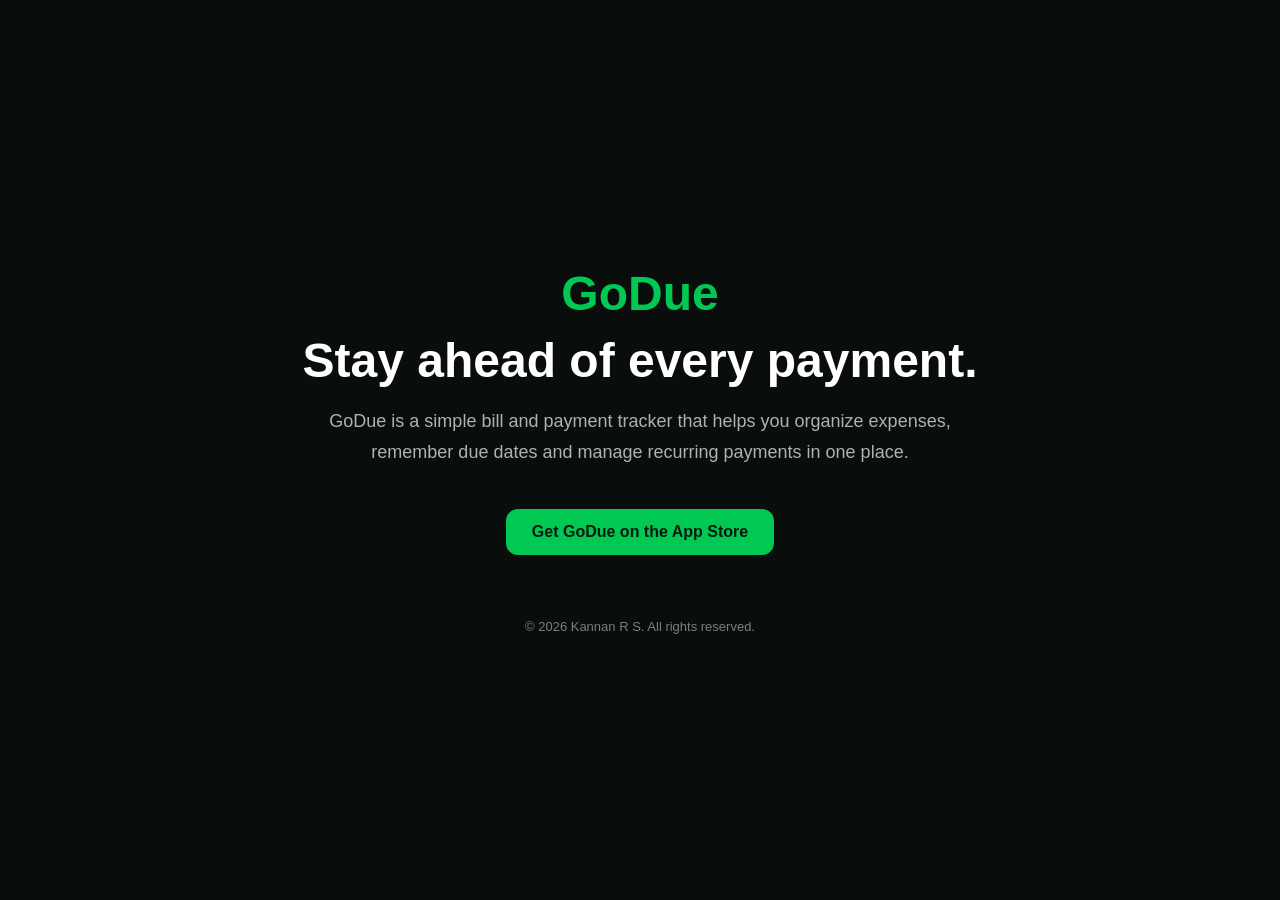
==== index.html @ 76c50bd4 "Add initial index.html for GoDue app" ====
<!DOCTYPE html>
<html lang="en">
<head>
    <meta charset="UTF-8">
    <meta name="viewport" content="width=device-width, initial-scale=1.0">
    <meta name="description" content="GoDue helps you organize bills, track payment deadlines and manage recurring expenses.">
    <title>GoDue – Bill & Payment Tracker</title>

    <style>
        * {
            box-sizing: border-box;
        }

        body {
            margin: 0;
            min-height: 100vh;
            font-family: -apple-system, BlinkMacSystemFont, "Segoe UI", sans-serif;
            background: #090d0b;
            color: #ffffff;
            display: flex;
            align-items: center;
            justify-content: center;
            padding: 24px;
        }

        main {
            max-width: 680px;
            text-align: center;
        }

        .brand {
            color: #00c853;
            font-size: 48px;
            font-weight: 750;
            margin-bottom: 12px;
        }

        h1 {
            font-size: clamp(32px, 6vw, 48px);
            margin: 0 0 16px;
        }

        p {
            color: #a9b5ad;
            font-size: 18px;
            line-height: 1.7;
        }

        .button {
            display: inline-block;
            margin-top: 24px;
            padding: 14px 26px;
            background: #00c853;
            color: #001b0b;
            text-decoration: none;
            font-weight: 650;
            border-radius: 12px;
        }

        footer {
            margin-top: 64px;
            color: #77827b;
            font-size: 13px;
        }
    </style>
</head>

<body>
    <main>
        <div class="brand">GoDue</div>

        <h1>Stay ahead of every payment.</h1>

        <p>
            GoDue is a simple bill and payment tracker that helps you
            organize expenses, remember due dates and manage recurring
            payments in one place.
        </p>

        <a class="button"
           href="https://apps.apple.com/us/app/godue/id6824180958">
            Get GoDue on the App Store
        </a>

        <footer>
            © 2026 Kannan R S. All rights reserved.
        </footer>
    </main>
</body>
</html>
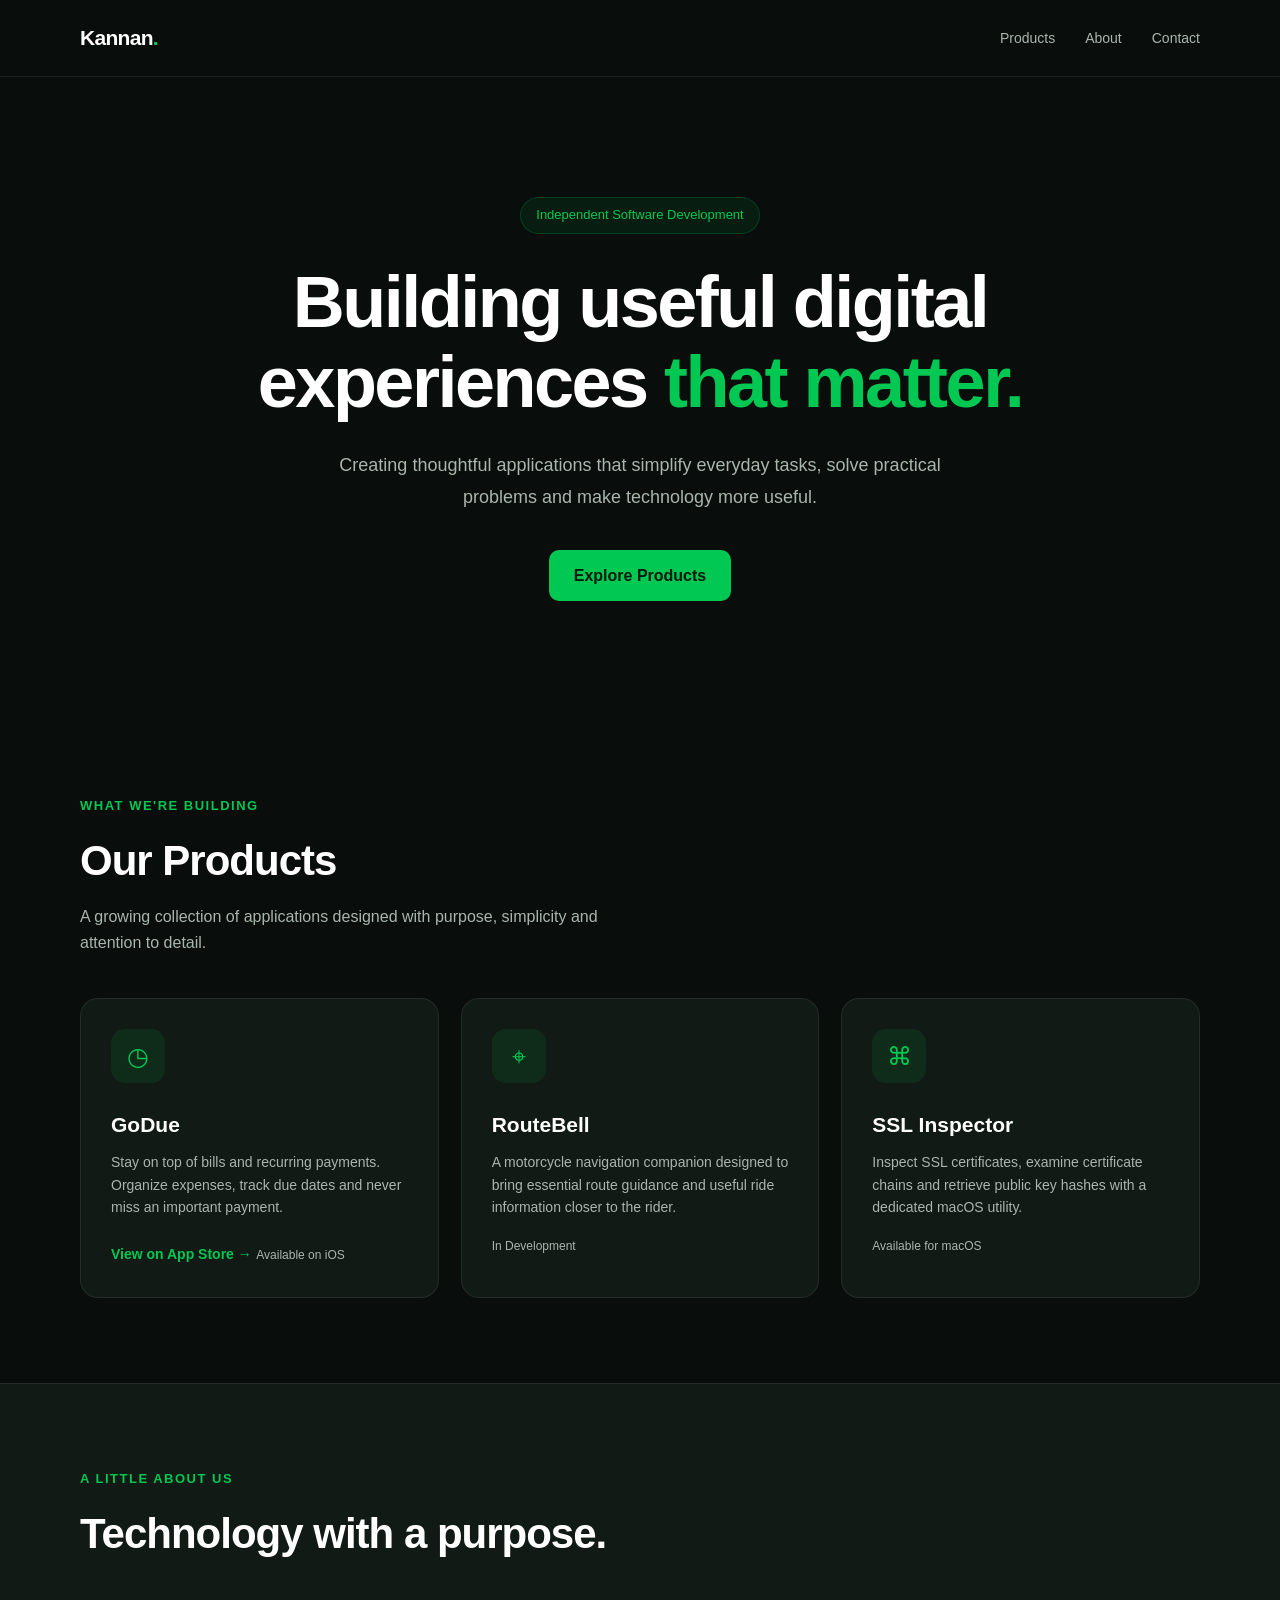
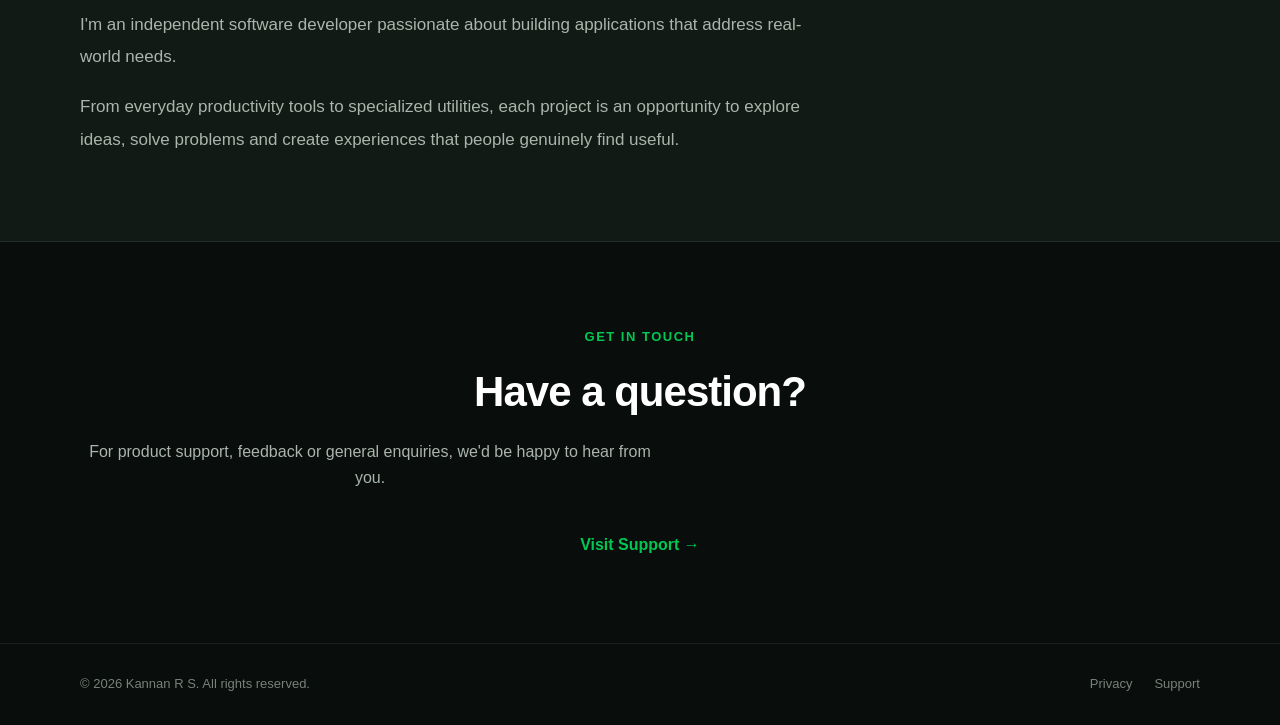
==== commit 73d0d677: "Revamp index.html with new content and styles" ====
--- a/index.html
+++ b/index.html
@@ -3,88 +3,421 @@
 <head>
     <meta charset="UTF-8">
     <meta name="viewport" content="width=device-width, initial-scale=1.0">
-    <meta name="description" content="GoDue helps you organize bills, track payment deadlines and manage recurring expenses.">
-    <title>GoDue – Bill & Payment Tracker</title>
-
-    <style>
-        * {
-            box-sizing: border-box;
-        }
-
-        body {
-            margin: 0;
-            min-height: 100vh;
-            font-family: -apple-system, BlinkMacSystemFont, "Segoe UI", sans-serif;
-            background: #090d0b;
-            color: #ffffff;
-            display: flex;
-            align-items: center;
-            justify-content: center;
-            padding: 24px;
-        }
-
-        main {
-            max-width: 680px;
+<meta name="description"
+      content="Independent software development focused on building thoughtful applications that simplify everyday life. Explore GoDue, RouteBell and SSL Inspector.">
+<meta name="theme-color" content="#090d0b">
+<title>Kannan R S | Independent Software Developer</title>
+<style>
+    :root {
+        --background: #090d0b;
+        --surface: #111a15;
+        --surface-hover: #17241c;
+        --primary: #00c853;
+        --text: #ffffff;
+        --muted: #a9b5ad;
+        --border: rgba(255, 255, 255, 0.08);
+    }
+    * {
+        box-sizing: border-box;
+        margin: 0;
+        padding: 0;
+    }
+    html {
+        scroll-behavior: smooth;
+    }
+    body {
+        font-family: -apple-system, BlinkMacSystemFont,
+                     "Segoe UI", sans-serif;
+        background: var(--background);
+        color: var(--text);
+        line-height: 1.6;
+    }
+    a {
+        color: inherit;
+        text-decoration: none;
+    }
+    .container {
+        width: min(1120px, calc(100% - 48px));
+        margin: 0 auto;
+    }
+    /* Navigation */
+    header {
+        border-bottom: 1px solid var(--border);
+    }
+    nav {
+        min-height: 76px;
+        display: flex;
+        align-items: center;
+        justify-content: space-between;
+    }
+    .logo {
+        font-size: 21px;
+        font-weight: 750;
+        letter-spacing: -0.7px;
+    }
+    .logo span {
+        color: var(--primary);
+    }
+    .nav-links {
+        display: flex;
+        gap: 30px;
+        color: var(--muted);
+        font-size: 14px;
+    }
+    .nav-links a:hover {
+        color: var(--primary);
+    }
+    /* Hero */
+    .hero {
+        padding: 120px 0 110px;
+        text-align: center;
+    }
+    .eyebrow {
+        display: inline-block;
+        color: var(--primary);
+        background: rgba(0, 200, 83, 0.09);
+        border: 1px solid rgba(0, 200, 83, 0.2);
+        padding: 7px 15px;
+        border-radius: 30px;
+        font-size: 13px;
+        margin-bottom: 28px;
+    }
+    .hero h1 {
+        max-width: 850px;
+        margin: 0 auto;
+        font-size: clamp(40px, 7vw, 72px);
+        line-height: 1.12;
+        letter-spacing: -2.5px;
+    }
+    .hero h1 span {
+        color: var(--primary);
+    }
+    .hero p {
+        max-width: 650px;
+        margin: 26px auto 0;
+        color: var(--muted);
+        font-size: 18px;
+        line-height: 1.8;
+    }
+    .hero-button {
+        display: inline-block;
+        margin-top: 36px;
+        padding: 13px 25px;
+        background: var(--primary);
+        color: #001b0b;
+        border-radius: 10px;
+        font-weight: 650;
+        transition: transform 0.2s, background 0.2s;
+    }
+    .hero-button:hover {
+        background: #00e65f;
+        transform: translateY(-2px);
+    }
+    /* Section */
+    section {
+        padding: 85px 0;
+    }
+    .section-heading {
+        margin-bottom: 42px;
+    }
+    .section-heading .label {
+        color: var(--primary);
+        font-size: 13px;
+        font-weight: 650;
+        text-transform: uppercase;
+        letter-spacing: 1.5px;
+    }
+    .section-heading h2 {
+        font-size: clamp(30px, 5vw, 42px);
+        letter-spacing: -1px;
+        margin-top: 10px;
+    }
+    .section-heading p {
+        color: var(--muted);
+        margin-top: 10px;
+        max-width: 580px;
+    }
+    /* Products */
+    .products-grid {
+        display: grid;
+        grid-template-columns: repeat(3, 1fr);
+        gap: 22px;
+    }
+    .product-card {
+        background: var(--surface);
+        border: 1px solid var(--border);
+        border-radius: 18px;
+        padding: 30px;
+        transition: transform 0.25s, background 0.25s,
+                    border-color 0.25s;
+    }
+    .product-card:hover {
+        transform: translateY(-5px);
+        background: var(--surface-hover);
+        border-color: rgba(0, 200, 83, 0.3);
+    }
+    .product-icon {
+        width: 54px;
+        height: 54px;
+        display: grid;
+        place-items: center;
+        background: rgba(0, 200, 83, 0.1);
+        border-radius: 14px;
+        color: var(--primary);
+        font-size: 25px;
+        margin-bottom: 25px;
+    }
+    .product-card h3 {
+        font-size: 21px;
+        margin-bottom: 10px;
+    }
+    .product-card p {
+        color: var(--muted);
+        font-size: 14px;
+        min-height: 70px;
+    }
+    .product-link {
+        display: inline-block;
+        margin-top: 22px;
+        color: var(--primary);
+        font-size: 14px;
+        font-weight: 650;
+    }
+    .product-link:hover {
+        text-decoration: underline;
+    }
+    .status {
+        display: inline-block;
+        margin-top: 16px;
+        color: var(--muted);
+        font-size: 12px;
+    }
+    /* About */
+    .about {
+        background: var(--surface);
+        border-top: 1px solid var(--border);
+        border-bottom: 1px solid var(--border);
+    }
+    .about-content {
+        max-width: 760px;
+    }
+    .about-content p {
+        color: var(--muted);
+        font-size: 17px;
+        margin-top: 18px;
+        line-height: 1.9;
+    }
+    /* Contact */
+    .contact {
+        text-align: center;
+    }
+    .contact p {
+        color: var(--muted);
+        margin-top: 14px;
+    }
+    .contact a {
+        color: var(--primary);
+        font-weight: 650;
+    }
+    /* Footer */
+    footer {
+        border-top: 1px solid var(--border);
+        padding: 30px 0;
+        color: #77827b;
+        font-size: 13px;
+    }
+    .footer-content {
+        display: flex;
+        justify-content: space-between;
+        align-items: center;
+        gap: 20px;
+    }
+    .footer-links {
+        display: flex;
+        gap: 22px;
+    }
+    .footer-links a:hover {
+        color: var(--primary);
+    }
+    /* Responsive */
+    @media (max-width: 800px) {
+        .products-grid {
+            grid-template-columns: repeat(2, 1fr);
+        }
+        .hero {
+            padding: 90px 0;
+        }
+    }
+    @media (max-width: 560px) {
+        .container {
+            width: min(100% - 36px, 1120px);
+        }
+        nav {
+            min-height: 68px;
+        }
+        .nav-links {
+            gap: 15px;
+            font-size: 12px;
+        }
+        .hero {
+            padding: 75px 0;
+        }
+        .hero h1 {
+            letter-spacing: -1.5px;
+        }
+        .hero p {
+            font-size: 16px;
+        }
+        section {
+            padding: 65px 0;
+        }
+        .products-grid {
+            grid-template-columns: 1fr;
+        }
+        .product-card p {
+            min-height: auto;
+        }
+        .footer-content {
+            flex-direction: column;
             text-align: center;
         }
-
-        .brand {
-            color: #00c853;
-            font-size: 48px;
-            font-weight: 750;
-            margin-bottom: 12px;
-        }
-
-        h1 {
-            font-size: clamp(32px, 6vw, 48px);
-            margin: 0 0 16px;
-        }
-
-        p {
-            color: #a9b5ad;
-            font-size: 18px;
-            line-height: 1.7;
-        }
-
-        .button {
-            display: inline-block;
-            margin-top: 24px;
-            padding: 14px 26px;
-            background: #00c853;
-            color: #001b0b;
-            text-decoration: none;
-            font-weight: 650;
-            border-radius: 12px;
-        }
-
-        footer {
-            margin-top: 64px;
-            color: #77827b;
-            font-size: 13px;
-        }
-    </style>
+    }
+</style>
 </head>
-
 <body>
-    <main>
-        <div class="brand">GoDue</div>
-
-        <h1>Stay ahead of every payment.</h1>
-
-        <p>
-            GoDue is a simple bill and payment tracker that helps you
-            organize expenses, remember due dates and manage recurring
-            payments in one place.
-        </p>
-
-        <a class="button"
-           href="https://apps.apple.com/us/app/godue/id6824180958">
-            Get GoDue on the App Store
-        </a>
-
-        <footer>
-            © 2026 Kannan R S. All rights reserved.
-        </footer>
-    </main>
+<header>
+    <div class="container">
+        <nav>
+            <a href="#" class="logo">Kannan<span>.</span></a>
+            <div class="nav-links">
+                <a href="#products">Products</a>
+                <a href="#about">About</a>
+                <a href="#contact">Contact</a>
+            </div>
+        </nav>
+    </div>
+</header>
+<main>
+    <section class="hero">
+        <div class="container">
+            <div class="eyebrow">
+                Independent Software Development
+            </div>
+            <h1>
+                Building useful digital experiences
+                <span>that matter.</span>
+            </h1>
+            <p>
+                Creating thoughtful applications that simplify
+                everyday tasks, solve practical problems and make
+                technology more useful.
+            </p>
+            <a href="#products" class="hero-button">
+                Explore Products
+            </a>
+        </div>
+    </section>
+    <section id="products">
+        <div class="container">
+            <div class="section-heading">
+                <div class="label">What we're building</div>
+                <h2>Our Products</h2>
+                <p>
+                    A growing collection of applications designed
+                    with purpose, simplicity and attention to detail.
+                </p>
+            </div>
+            <div class="products-grid">
+                <article class="product-card">
+                    <div class="product-icon">◷</div>
+                    <h3>GoDue</h3>
+                    <p>
+                        Stay on top of bills and recurring payments.
+                        Organize expenses, track due dates and never
+                        miss an important payment.
+                    </p>
+                    <a class="product-link"
+                       href="https://apps.apple.com/us/app/godue/id6824180958">
+                        View on App Store →
+                    </a>
+                    <div class="status">Available on iOS</div>
+                </article>
+                <article class="product-card">
+                    <div class="product-icon">⌖</div>
+                    <h3>RouteBell</h3>
+                    <p>
+                        A motorcycle navigation companion designed
+                        to bring essential route guidance and useful
+                        ride information closer to the rider.
+                    </p>
+                    <span class="status">In Development</span>
+                </article>
+                <article class="product-card">
+                    <div class="product-icon">⌘</div>
+                    <h3>SSL Inspector</h3>
+                    <p>
+                        Inspect SSL certificates, examine certificate
+                        chains and retrieve public key hashes with
+                        a dedicated macOS utility.
+                    </p>
+                    <span class="status">Available for macOS</span>
+                </article>
+            </div>
+        </div>
+    </section>
+    <section id="about" class="about">
+        <div class="container">
+            <div class="about-content">
+                <div class="section-heading">
+                    <div class="label">A little about us</div>
+                    <h2>Technology with a purpose.</h2>
+                </div>
+                <p>
+                    I'm an independent software developer passionate
+                    about building applications that address real-world
+                    needs.
+                </p>
+                <p>
+                    From everyday productivity tools to specialized
+                    utilities, each project is an opportunity to explore
+                    ideas, solve problems and create experiences that
+                    people genuinely find useful.
+                </p>
+            </div>
+        </div>
+    </section>
+    <section id="contact" class="contact">
+        <div class="container">
+            <div class="section-heading">
+                <div class="label">Get in touch</div>
+                <h2>Have a question?</h2>
+                <p>
+                    For product support, feedback or general enquiries,
+                    we'd be happy to hear from you.
+                </p>
+            </div>
+            <a href="https://kriskannan08.github.io/privacy-policies/godue/support.html">
+                Visit Support →
+            </a>
+        </div>
+    </section>
+</main>
+<footer>
+    <div class="container">
+        <div class="footer-content">
+            <div>
+                © 2026 Kannan R S. All rights reserved.
+            </div>
+            <div class="footer-links">
+                <a href="https://kriskannan08.github.io/privacy-policies/godue/">
+                    Privacy
+                </a>
+                <a href="https://kriskannan08.github.io/privacy-policies/godue/support.html">
+                    Support
+                </a>
+            </div>
+        </div>
+    </div>
+</footer>
 </body>
 </html>
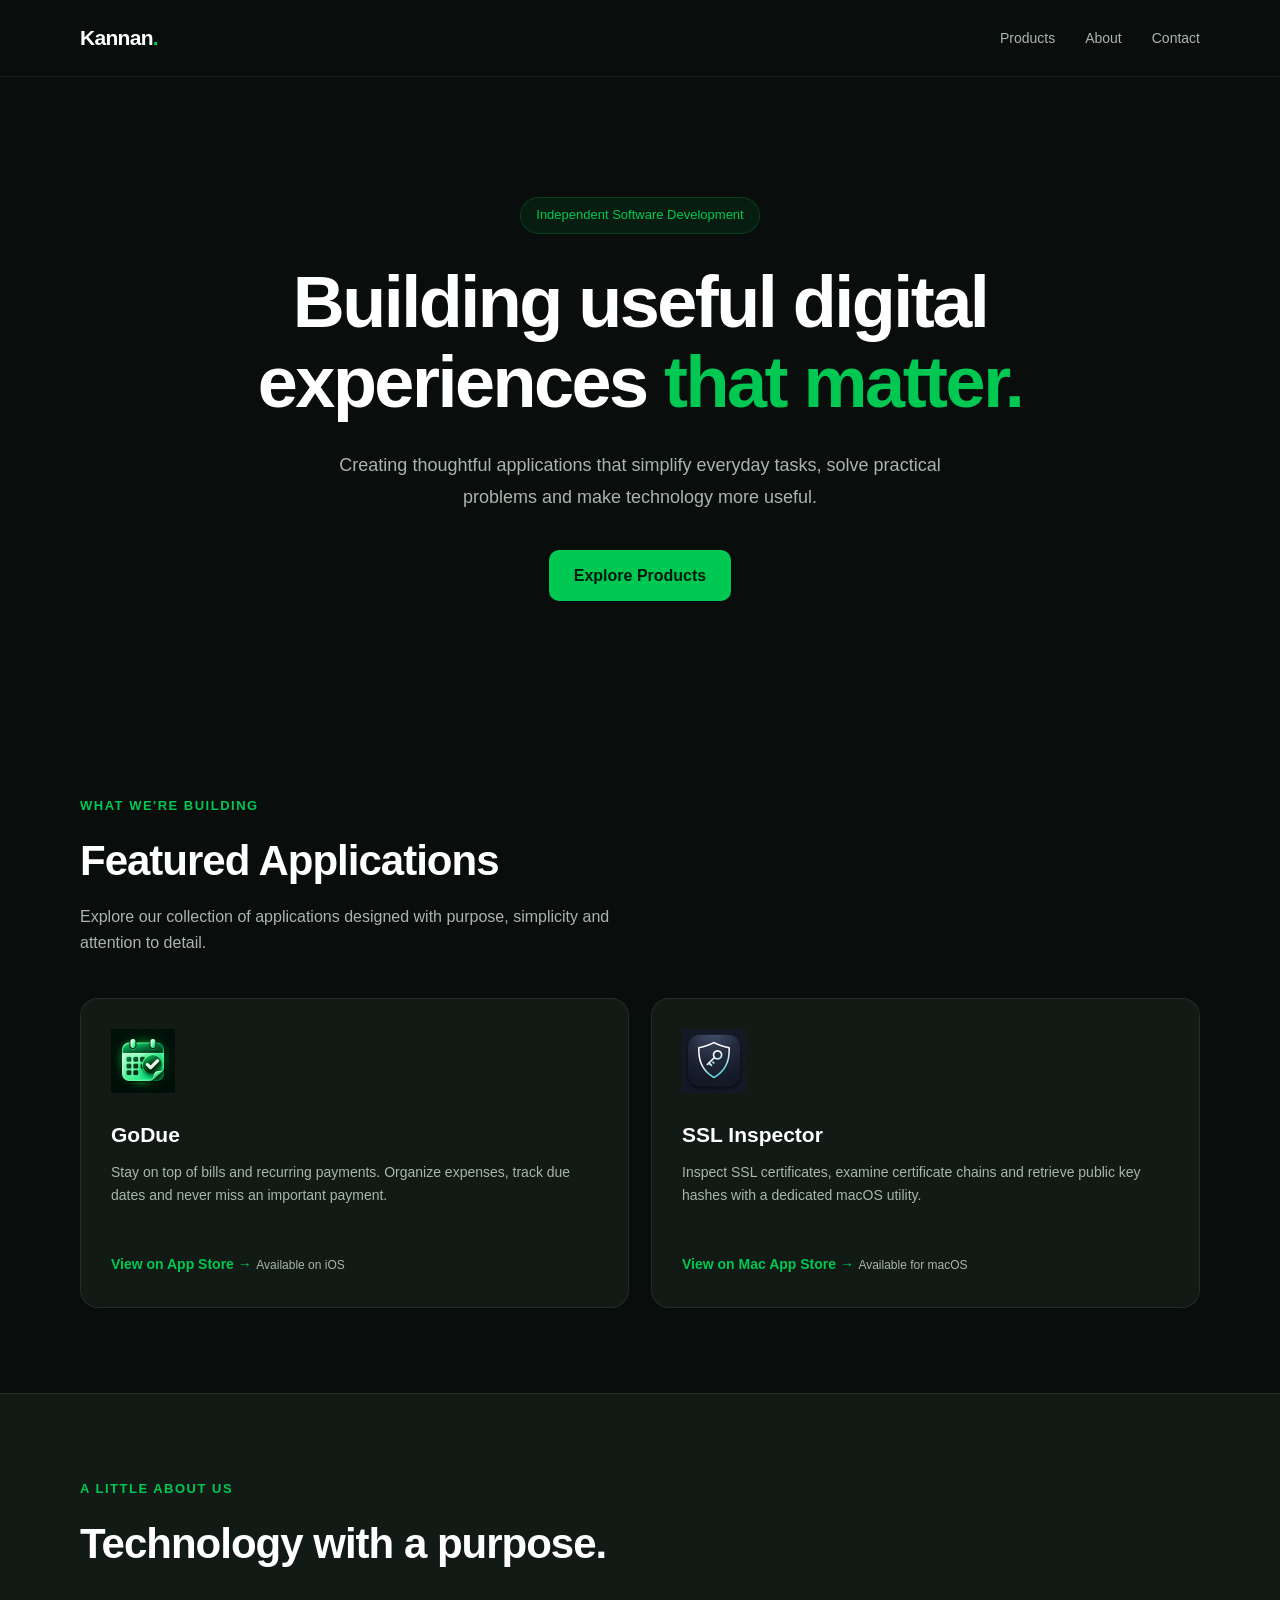
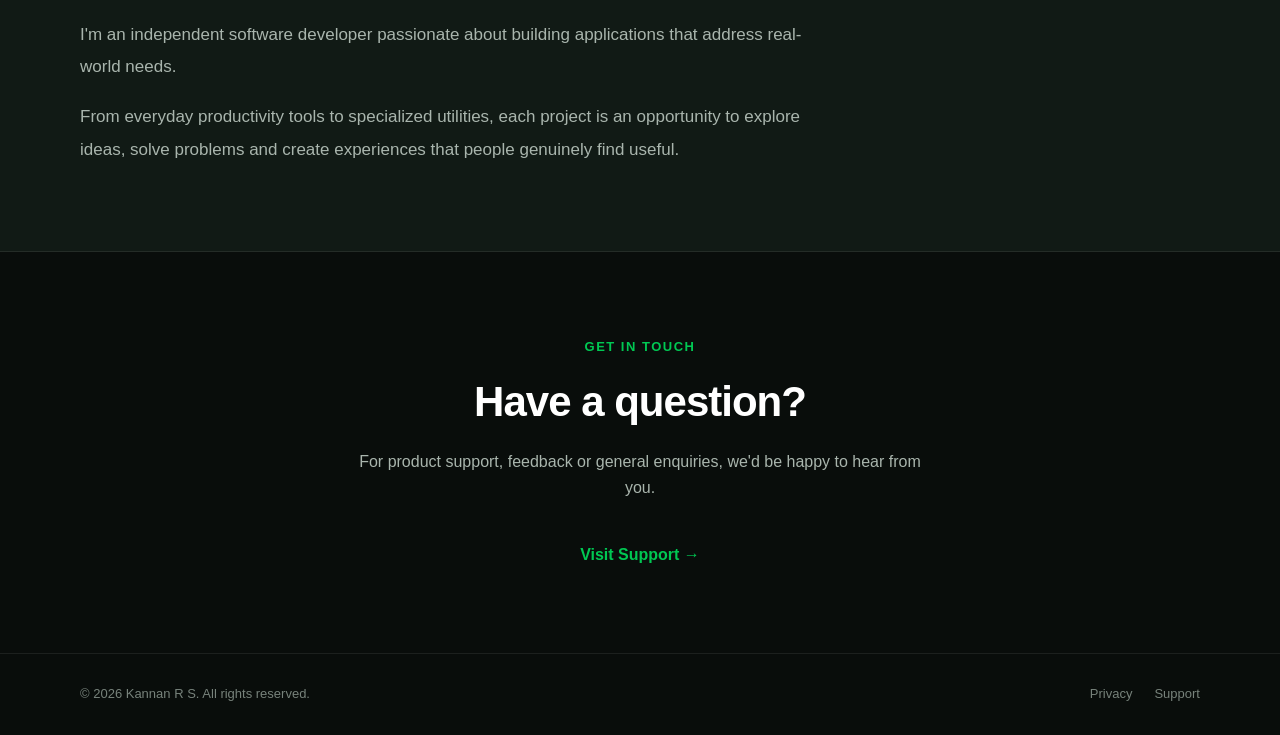
==== commit c04a6522: "Add product privacy and support pages Extract shared styles and add dedicated privacy and support pa" ====
--- a/index.html
+++ b/index.html
@@ -4,285 +4,11 @@
     <meta charset="UTF-8">
     <meta name="viewport" content="width=device-width, initial-scale=1.0">
 <meta name="description"
-      content="Independent software development focused on building thoughtful applications that simplify everyday life. Explore GoDue, RouteBell and SSL Inspector.">
+      content="Independent software development focused on building thoughtful applications that simplify everyday life. Explore GoDue and SSL Inspector.">
 <meta name="theme-color" content="#090d0b">
 <title>Kannan R S | Independent Software Developer</title>
-<style>
-    :root {
-        --background: #090d0b;
-        --surface: #111a15;
-        --surface-hover: #17241c;
-        --primary: #00c853;
-        --text: #ffffff;
-        --muted: #a9b5ad;
-        --border: rgba(255, 255, 255, 0.08);
-    }
-    * {
-        box-sizing: border-box;
-        margin: 0;
-        padding: 0;
-    }
-    html {
-        scroll-behavior: smooth;
-    }
-    body {
-        font-family: -apple-system, BlinkMacSystemFont,
-                     "Segoe UI", sans-serif;
-        background: var(--background);
-        color: var(--text);
-        line-height: 1.6;
-    }
-    a {
-        color: inherit;
-        text-decoration: none;
-    }
-    .container {
-        width: min(1120px, calc(100% - 48px));
-        margin: 0 auto;
-    }
-    /* Navigation */
-    header {
-        border-bottom: 1px solid var(--border);
-    }
-    nav {
-        min-height: 76px;
-        display: flex;
-        align-items: center;
-        justify-content: space-between;
-    }
-    .logo {
-        font-size: 21px;
-        font-weight: 750;
-        letter-spacing: -0.7px;
-    }
-    .logo span {
-        color: var(--primary);
-    }
-    .nav-links {
-        display: flex;
-        gap: 30px;
-        color: var(--muted);
-        font-size: 14px;
-    }
-    .nav-links a:hover {
-        color: var(--primary);
-    }
-    /* Hero */
-    .hero {
-        padding: 120px 0 110px;
-        text-align: center;
-    }
-    .eyebrow {
-        display: inline-block;
-        color: var(--primary);
-        background: rgba(0, 200, 83, 0.09);
-        border: 1px solid rgba(0, 200, 83, 0.2);
-        padding: 7px 15px;
-        border-radius: 30px;
-        font-size: 13px;
-        margin-bottom: 28px;
-    }
-    .hero h1 {
-        max-width: 850px;
-        margin: 0 auto;
-        font-size: clamp(40px, 7vw, 72px);
-        line-height: 1.12;
-        letter-spacing: -2.5px;
-    }
-    .hero h1 span {
-        color: var(--primary);
-    }
-    .hero p {
-        max-width: 650px;
-        margin: 26px auto 0;
-        color: var(--muted);
-        font-size: 18px;
-        line-height: 1.8;
-    }
-    .hero-button {
-        display: inline-block;
-        margin-top: 36px;
-        padding: 13px 25px;
-        background: var(--primary);
-        color: #001b0b;
-        border-radius: 10px;
-        font-weight: 650;
-        transition: transform 0.2s, background 0.2s;
-    }
-    .hero-button:hover {
-        background: #00e65f;
-        transform: translateY(-2px);
-    }
-    /* Section */
-    section {
-        padding: 85px 0;
-    }
-    .section-heading {
-        margin-bottom: 42px;
-    }
-    .section-heading .label {
-        color: var(--primary);
-        font-size: 13px;
-        font-weight: 650;
-        text-transform: uppercase;
-        letter-spacing: 1.5px;
-    }
-    .section-heading h2 {
-        font-size: clamp(30px, 5vw, 42px);
-        letter-spacing: -1px;
-        margin-top: 10px;
-    }
-    .section-heading p {
-        color: var(--muted);
-        margin-top: 10px;
-        max-width: 580px;
-    }
-    /* Products */
-    .products-grid {
-        display: grid;
-        grid-template-columns: repeat(3, 1fr);
-        gap: 22px;
-    }
-    .product-card {
-        background: var(--surface);
-        border: 1px solid var(--border);
-        border-radius: 18px;
-        padding: 30px;
-        transition: transform 0.25s, background 0.25s,
-                    border-color 0.25s;
-    }
-    .product-card:hover {
-        transform: translateY(-5px);
-        background: var(--surface-hover);
-        border-color: rgba(0, 200, 83, 0.3);
-    }
-    .product-icon {
-        width: 54px;
-        height: 54px;
-        display: grid;
-        place-items: center;
-        background: rgba(0, 200, 83, 0.1);
-        border-radius: 14px;
-        color: var(--primary);
-        font-size: 25px;
-        margin-bottom: 25px;
-    }
-    .product-card h3 {
-        font-size: 21px;
-        margin-bottom: 10px;
-    }
-    .product-card p {
-        color: var(--muted);
-        font-size: 14px;
-        min-height: 70px;
-    }
-    .product-link {
-        display: inline-block;
-        margin-top: 22px;
-        color: var(--primary);
-        font-size: 14px;
-        font-weight: 650;
-    }
-    .product-link:hover {
-        text-decoration: underline;
-    }
-    .status {
-        display: inline-block;
-        margin-top: 16px;
-        color: var(--muted);
-        font-size: 12px;
-    }
-    /* About */
-    .about {
-        background: var(--surface);
-        border-top: 1px solid var(--border);
-        border-bottom: 1px solid var(--border);
-    }
-    .about-content {
-        max-width: 760px;
-    }
-    .about-content p {
-        color: var(--muted);
-        font-size: 17px;
-        margin-top: 18px;
-        line-height: 1.9;
-    }
-    /* Contact */
-    .contact {
-        text-align: center;
-    }
-    .contact p {
-        color: var(--muted);
-        margin-top: 14px;
-    }
-    .contact a {
-        color: var(--primary);
-        font-weight: 650;
-    }
-    /* Footer */
-    footer {
-        border-top: 1px solid var(--border);
-        padding: 30px 0;
-        color: #77827b;
-        font-size: 13px;
-    }
-    .footer-content {
-        display: flex;
-        justify-content: space-between;
-        align-items: center;
-        gap: 20px;
-    }
-    .footer-links {
-        display: flex;
-        gap: 22px;
-    }
-    .footer-links a:hover {
-        color: var(--primary);
-    }
-    /* Responsive */
-    @media (max-width: 800px) {
-        .products-grid {
-            grid-template-columns: repeat(2, 1fr);
-        }
-        .hero {
-            padding: 90px 0;
-        }
-    }
-    @media (max-width: 560px) {
-        .container {
-            width: min(100% - 36px, 1120px);
-        }
-        nav {
-            min-height: 68px;
-        }
-        .nav-links {
-            gap: 15px;
-            font-size: 12px;
-        }
-        .hero {
-            padding: 75px 0;
-        }
-        .hero h1 {
-            letter-spacing: -1.5px;
-        }
-        .hero p {
-            font-size: 16px;
-        }
-        section {
-            padding: 65px 0;
-        }
-        .products-grid {
-            grid-template-columns: 1fr;
-        }
-        .product-card p {
-            min-height: auto;
-        }
-        .footer-content {
-            flex-direction: column;
-            text-align: center;
-        }
-    }
-</style>
+<link rel="stylesheet" href="assets/css/style.css">
+<script src="assets/js/main.js" defer></script>
 </head>
 <body>
 <header>
@@ -321,15 +47,18 @@
         <div class="container">
             <div class="section-heading">
                 <div class="label">What we're building</div>
-                <h2>Our Products</h2>
+                <h2>Featured Applications</h2>
                 <p>
-                    A growing collection of applications designed
-                    with purpose, simplicity and attention to detail.
+                    Explore our collection of applications designed with purpose, simplicity and attention to detail.
                 </p>
             </div>
             <div class="products-grid">
                 <article class="product-card">
-                    <div class="product-icon">◷</div>
+                    <div class="product-icon">
+
+    <img src="assets/images/godue-icon.png" alt="GoDue app icon">
+
+</div>
                     <h3>GoDue</h3>
                     <p>
                         Stay on top of bills and recurring payments.
@@ -342,25 +71,27 @@
                     </a>
                     <div class="status">Available on iOS</div>
                 </article>
+                
                 <article class="product-card">
-                    <div class="product-icon">⌖</div>
-                    <h3>RouteBell</h3>
-                    <p>
-                        A motorcycle navigation companion designed
-                        to bring essential route guidance and useful
-                        ride information closer to the rider.
-                    </p>
-                    <span class="status">In Development</span>
-                </article>
-                <article class="product-card">
-                    <div class="product-icon">⌘</div>
+                    <div class="product-icon">
+
+    <img src="assets/images/ssl-inspector-icon.png" alt="SSL Inspector app icon">
+
+</div>
                     <h3>SSL Inspector</h3>
                     <p>
                         Inspect SSL certificates, examine certificate
                         chains and retrieve public key hashes with
                         a dedicated macOS utility.
                     </p>
-                    <span class="status">Available for macOS</span>
+                    <a class="product-link"
+   href="https://apps.apple.com/us/app/ssl-inspector/id6759235383"
+   target="_blank"
+   rel="noopener noreferrer">
+    View on Mac App Store →
+</a>
+
+<div class="status">Available for macOS</div>
                 </article>
             </div>
         </div>
@@ -396,7 +127,7 @@
                     we'd be happy to hear from you.
                 </p>
             </div>
-            <a href="https://kriskannan08.github.io/privacy-policies/godue/support.html">
+            <a href="/support/">
                 Visit Support →
             </a>
         </div>
@@ -409,10 +140,10 @@
                 © 2026 Kannan R S. All rights reserved.
             </div>
             <div class="footer-links">
-                <a href="https://kriskannan08.github.io/privacy-policies/godue/">
+                <a href="/privacy/">
                     Privacy
                 </a>
-                <a href="https://kriskannan08.github.io/privacy-policies/godue/support.html">
+                <a href="/support/">
                     Support
                 </a>
             </div>
@@ -420,4 +151,4 @@
     </div>
 </footer>
 </body>
-</html>
+</html>
--- a/assets/css/style.css
+++ b/assets/css/style.css
@@ -0,0 +1,348 @@
+:root {
+    --background: #090d0b;
+    --surface: #111a15;
+    --surface-hover: #17241c;
+    --primary: #00c853;
+    --text: #ffffff;
+    --muted: #a9b5ad;
+    --border: rgba(255, 255, 255, 0.08);
+}
+
+* {
+    box-sizing: border-box;
+    margin: 0;
+    padding: 0;
+}
+
+html {
+    scroll-behavior: smooth;
+}
+
+body {
+    font-family: -apple-system, BlinkMacSystemFont,
+                 "Segoe UI", sans-serif;
+    background: var(--background);
+    color: var(--text);
+    line-height: 1.6;
+}
+
+a {
+    color: inherit;
+    text-decoration: none;
+}
+
+.container {
+    width: min(1120px, calc(100% - 48px));
+    margin: 0 auto;
+}
+
+/* Navigation */
+
+header {
+    border-bottom: 1px solid var(--border);
+}
+
+nav {
+    min-height: 76px;
+    display: flex;
+    align-items: center;
+    justify-content: space-between;
+}
+
+.logo {
+    font-size: 21px;
+    font-weight: 750;
+    letter-spacing: -0.7px;
+}
+
+.logo span {
+    color: var(--primary);
+}
+
+.nav-links {
+    display: flex;
+    gap: 30px;
+    color: var(--muted);
+    font-size: 14px;
+}
+
+.nav-links a:hover {
+    color: var(--primary);
+}
+
+/* Hero */
+
+.hero {
+    padding: 120px 0 110px;
+    text-align: center;
+}
+
+.eyebrow {
+    display: inline-block;
+    color: var(--primary);
+    background: rgba(0, 200, 83, 0.09);
+    border: 1px solid rgba(0, 200, 83, 0.2);
+    padding: 7px 15px;
+    border-radius: 30px;
+    font-size: 13px;
+    margin-bottom: 28px;
+}
+
+.hero h1 {
+    max-width: 850px;
+    margin: 0 auto;
+    font-size: clamp(40px, 7vw, 72px);
+    line-height: 1.12;
+    letter-spacing: -2.5px;
+}
+
+.hero h1 span {
+    color: var(--primary);
+}
+
+.hero p {
+    max-width: 650px;
+    margin: 26px auto 0;
+    color: var(--muted);
+    font-size: 18px;
+    line-height: 1.8;
+}
+
+.hero-button {
+    display: inline-block;
+    margin-top: 36px;
+    padding: 13px 25px;
+    background: var(--primary);
+    color: #001b0b;
+    border-radius: 10px;
+    font-weight: 650;
+    transition: transform 0.2s, background 0.2s;
+}
+
+.hero-button:hover {
+    background: #00e65f;
+    transform: translateY(-2px);
+}
+
+/* Sections */
+
+section {
+    padding: 85px 0;
+}
+
+.section-heading {
+    margin-bottom: 42px;
+}
+
+.section-heading .label {
+    color: var(--primary);
+    font-size: 13px;
+    font-weight: 650;
+    text-transform: uppercase;
+    letter-spacing: 1.5px;
+}
+
+.section-heading h2 {
+    font-size: clamp(30px, 5vw, 42px);
+    letter-spacing: -1px;
+    margin-top: 10px;
+}
+
+.section-heading p {
+    color: var(--muted);
+    margin-top: 10px;
+    max-width: 580px;
+}
+
+/* Products */
+
+.products-grid {
+    display: grid;
+    grid-template-columns: repeat(auto-fit, minmax(280px, 1fr));
+    gap: 22px;
+}
+
+.product-card {
+    background: var(--surface);
+    border: 1px solid var(--border);
+    border-radius: 18px;
+    padding: 30px;
+    transition: transform 0.25s, background 0.25s,
+                border-color 0.25s;
+}
+
+.product-card:hover {
+    transform: translateY(-5px);
+    background: var(--surface-hover);
+    border-color: rgba(0, 200, 83, 0.3);
+}
+
+.product-icon {
+    width: 64px;
+    height: 64px;
+    display: grid;
+    place-items: center;
+    background: rgba(0, 200, 83, 0.1);
+    border-radius: 14px;
+    color: var(--primary);
+    font-size: 25px;
+    margin-bottom: 25px;
+}
+
+.product-icon img {
+    width: 100%;
+    height: 100%;
+    object-fit: cover;
+    display: block;
+}
+
+.product-card h3 {
+    font-size: 21px;
+    margin-bottom: 10px;
+}
+
+.product-card p {
+    color: var(--muted);
+    font-size: 14px;
+    min-height: 70px;
+}
+
+.product-link {
+    display: inline-block;
+    margin-top: 22px;
+    color: var(--primary);
+    font-size: 14px;
+    font-weight: 650;
+}
+
+.product-link:hover {
+    text-decoration: underline;
+}
+
+.status {
+    display: inline-block;
+    margin-top: 16px;
+    color: var(--muted);
+    font-size: 12px;
+}
+
+/* About */
+
+.about {
+    background: var(--surface);
+    border-top: 1px solid var(--border);
+    border-bottom: 1px solid var(--border);
+}
+
+.about-content {
+    max-width: 760px;
+}
+
+.about-content p {
+    color: var(--muted);
+    font-size: 17px;
+    margin-top: 18px;
+    line-height: 1.9;
+}
+
+/* Contact */
+
+.contact {
+    text-align: center;
+}
+
+.contact p {
+    color: var(--muted);
+    margin-top: 14px;
+}
+
+.contact .section-heading p {
+    margin-left: auto;
+    margin-right: auto;
+}
+
+.contact a {
+    color: var(--primary);
+    font-weight: 650;
+}
+
+/* Footer */
+
+footer {
+    border-top: 1px solid var(--border);
+    padding: 30px 0;
+    color: #77827b;
+    font-size: 13px;
+}
+
+.footer-content {
+    display: flex;
+    justify-content: space-between;
+    align-items: center;
+    gap: 20px;
+}
+
+.footer-links {
+    display: flex;
+    gap: 22px;
+}
+
+.footer-links a:hover {
+    color: var(--primary);
+}
+
+/* Responsive */
+
+@media (max-width: 800px) {
+    .products-grid {
+        grid-template-columns: repeat(2, 1fr);
+    }
+
+    .hero {
+        padding: 90px 0;
+    }
+}
+
+@media (max-width: 560px) {
+    .container {
+        width: min(100% - 36px, 1120px);
+    }
+
+    nav {
+        min-height: 68px;
+    }
+
+    .nav-links {
+        gap: 15px;
+        font-size: 12px;
+    }
+
+    .hero {
+        padding: 75px 0;
+    }
+
+    .hero h1 {
+        letter-spacing: -1.5px;
+    }
+
+    .hero p {
+        font-size: 16px;
+    }
+
+    section {
+        padding: 65px 0;
+    }
+
+    .products-grid {
+        grid-template-columns: 1fr;
+    }
+
+    .product-card p {
+        min-height: auto;
+    }
+
+    .footer-content {
+        flex-direction: column;
+        text-align: center;
+    }
+}
